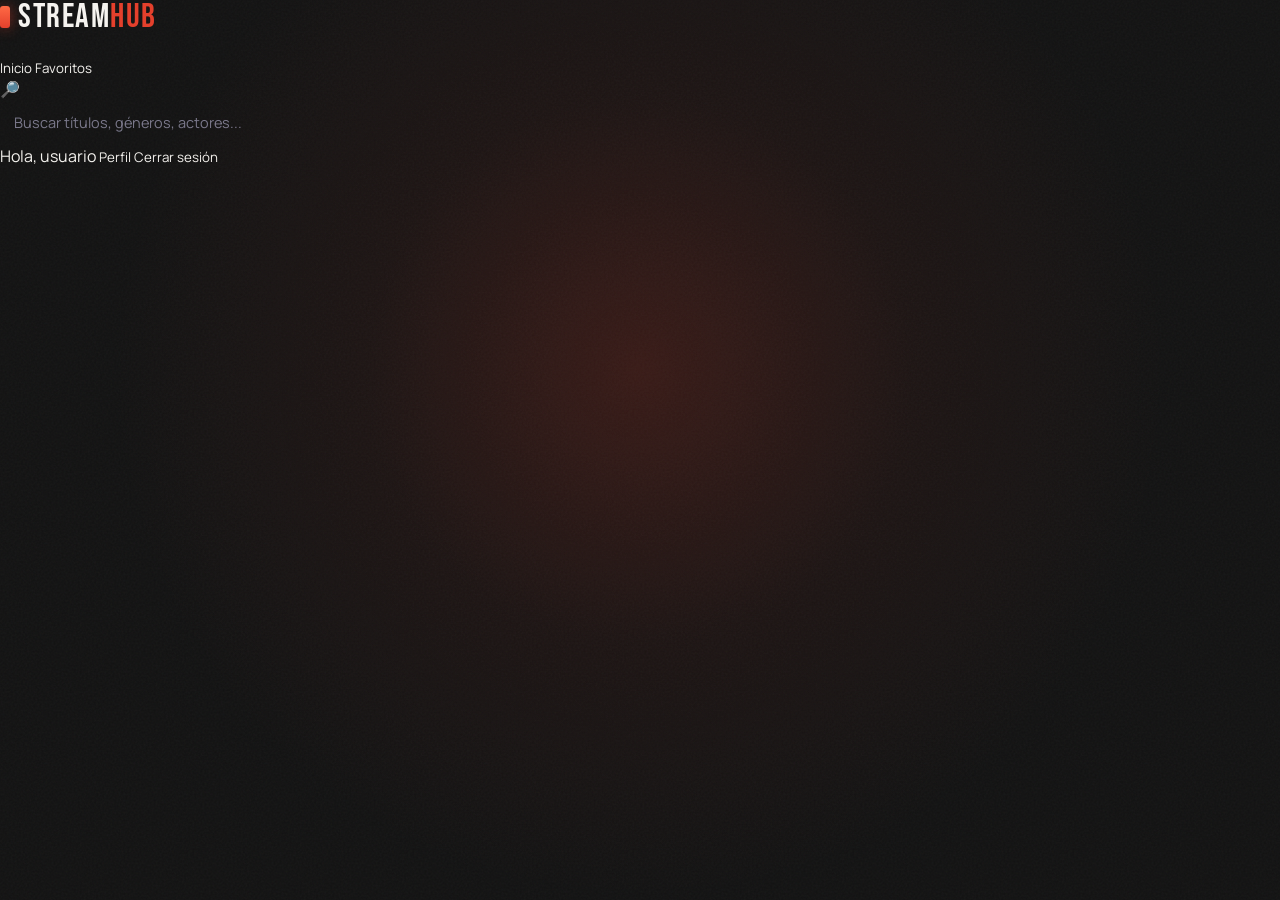
==== frontend/pages/home.html @ b6c1da29 "Agregar estructura inicial de la página de inicio con navegación y catálogo" ====
<!doctype html>
<html lang="es">
<head>
<meta charset="utf-8">
<meta name="viewport" content="width=device-width,initial-scale=1">
<title>StreamHub — Home</title>
<link rel="preconnect" href="https://fonts.googleapis.com">
<link rel="preconnect" href="https://fonts.gstatic.com" crossorigin>
<link href="https://fonts.googleapis.com/css2?family=Bebas+Neue&family=Manrope:wght@400;500;600;700;800&display=swap" rel="stylesheet">
<link rel="stylesheet" href="../css/styles.css">
</head>
<body class="home-body">

<div class="scene" aria-hidden="true">
    <div class="scene__glow"></div>
    <div class="scene__beam"></div>
    <div class="scene__grain"></div>
</div>

<header class="home-header glass-panel" id="site-header">
    <div class="home-header__left">
    <a href="home.html" class="brand">
        <span class="brand__mark" aria-hidden="true"></span>
        <span class="brand__logo">Stream<span class="brand__accent">Hub</span></span>
    </a>
    <nav class="home-nav" aria-label="principal">
        <button class="btn-home-nav is-active" id="btn-home" type="button">Inicio</button>
        <button class="btn-home-nav" id="btn-favs" type="button">Favoritos</button>
    </nav>
    </div>

    <div class="home-header__center">
    <label class="home-search" for="search">
        <span class="home-search__icon" aria-hidden="true">🔎</span>
        <input id="search" class="field-input" type="search" placeholder="Buscar títulos, géneros, actores..." aria-label="Buscar">
    </label>
    </div>

    <div class="home-header__right">
    <span class="home-user-pill" id="user-pill">Hola, usuario</span>
    <button class="btn-home-nav btn-home-nav--ghost" id="btn-profile" type="button">Perfil</button>
    <button class="btn-home-nav btn-home-nav--ghost" id="btn-logout" type="button">Cerrar sesión</button>
    </div>
</header>

<main id="main" class="home-main">
    <section id="hero" class="home-hero" aria-label="Destacado"></section>
    <section id="rows" class="home-rows"></section>
</main>

<script src="../js/api.js"></script>
<script src="../js/home.js"></script>
</body>
</html>
---- frontend/css/styles.css ----
/* ==========================================================================
StreamFlix · styles.css
Paleta:
    --bg-void      #0A0A0F  (fondo base, casi negro con tinte azulado)
    --bg-plum      #1C1130  (ciruela profundo, para el degradado)
    --ember        #E4402C  (rojo ámbar, acento principal)
    --ember-hi     #FF6A45  (rojo ámbar claro, hover)
    --ink-100      #F5F3EF  (texto principal)
    --ink-400      #ABA9B8  (texto secundario)
    --line         rgba(255,255,255,0.08) (bordes sutiles)
Tipografía:
    Bebas Neue  -> logotipo / display
    Manrope     -> interfaz / cuerpo
========================================================================== */

:root {
--bg-void: #0a0a0f;
--bg-plum: #1c1130;
--bg-card: rgba(22, 20, 30, 0.72);
--ember: #e4402c;
--ember-hi: #ff6a45;
--ink-100: #f5f3ef;
--ink-300: #cfcdd8;
--ink-400: #aba9b8;
--ink-500: #79778a;
--line: rgba(255, 255, 255, 0.09);
--line-strong: rgba(255, 255, 255, 0.18);
--danger: #ff8577;
--radius-lg: 20px;
--radius-md: 12px;
--radius-sm: 8px;
--shadow-card: 0 30px 60px -20px rgba(0, 0, 0, 0.65), 0 0 0 1px var(--line);
--ease: cubic-bezier(0.22, 1, 0.36, 1);
}

* {
margin: 0;
padding: 0;
box-sizing: border-box;
}

html {
color-scheme: dark;
}

body {
font-family: "Manrope", "Segoe UI", sans-serif;
color: var(--ink-100);
min-height: 100vh;
overflow-x: hidden;
}

a {
color: inherit;
text-decoration: none;
}

button {
font-family: inherit;
cursor: pointer;
border: none;
background: none;
color: inherit;
}

/* ==========================================================================
Escenario de fondo — degradado + resplandor de proyector + grano
========================================================================== */

.auth-body {
position: relative;
display: flex;
align-items: center;
justify-content: center;
padding: 32px 20px;
background: linear-gradient(160deg, var(--bg-plum) 0%, var(--bg-void) 46%, #050507 100%);
}

.scene {
position: fixed;
inset: 0;
z-index: 0;
overflow: hidden;
pointer-events: none;
}

.scene__glow {
position: absolute;
top: -20%;
left: 50%;
width: 1100px;
height: 1100px;
transform: translateX(-50%);
background: radial-gradient(circle, rgba(228, 64, 44, 0.18) 0%, rgba(228, 64, 44, 0.05) 35%, transparent 68%);
animation: pulseGlow 9s ease-in-out infinite;
}

.scene__beam {
position: absolute;
top: -10%;
left: 50%;
width: 620px;
height: 900px;
transform: translateX(-50%) rotate(0deg);
background: conic-gradient(from 180deg at 50% 0%, transparent 40%, rgba(255, 255, 255, 0.05) 48%, transparent 56%);
filter: blur(6px);
animation: sweepBeam 14s ease-in-out infinite;
}

.scene__grain {
position: absolute;
inset: -100px;
opacity: 0.045;
mix-blend-mode: overlay;
background-image: url("data:image/svg+xml;utf8,<svg xmlns='http://www.w3.org/2000/svg' width='120' height='120'><filter id='n'><feTurbulence type='fractalNoise' baseFrequency='0.9' numOctaves='2' stitchTiles='stitch'/></filter><rect width='100%25' height='100%25' filter='url(%23n)'/></svg>");
background-size: 220px 220px;
}

@keyframes pulseGlow {
0%, 100% { opacity: 0.75; transform: translateX(-50%) scale(1); }
50% { opacity: 1; transform: translateX(-50%) scale(1.08); }
}

@keyframes sweepBeam {
0%, 100% { transform: translateX(-54%) rotate(-3deg); }
50% { transform: translateX(-46%) rotate(3deg); }
}

/* ==========================================================================
Tarjeta de acceso
========================================================================== */

.auth-wrapper {
position: relative;
z-index: 1;
width: 100%;
display: flex;
justify-content: center;
}

.auth-card {
width: 100%;
max-width: 420px;
padding: 44px 40px 36px;
border-radius: var(--radius-lg);
background: var(--bg-card);
backdrop-filter: blur(18px);
-webkit-backdrop-filter: blur(18px);
box-shadow: var(--shadow-card);
display: flex;
flex-direction: column;
align-items: center;
text-align: center;
animation: cardRise 0.7s var(--ease) both;
}

@keyframes cardRise {
from { opacity: 0; transform: translateY(28px) scale(0.98); }
to   { opacity: 1; transform: translateY(0) scale(1); }
}

/* Logo */

.brand {
display: inline-flex;
align-items: center;
gap: 8px;
margin-bottom: 22px;
animation: fadeIn 0.6s var(--ease) 0.05s both;
}

.brand__mark {
width: 10px;
height: 22px;
border-radius: 3px;
background: linear-gradient(180deg, var(--ember-hi), var(--ember));
box-shadow: 0 0 14px rgba(228, 64, 44, 0.55);
}

.brand__logo {
font-family: "Bebas Neue", "Manrope", sans-serif;
font-size: 34px;
letter-spacing: 1.5px;
color: var(--ink-100);
line-height: 1;
}

.brand__accent {
color: var(--ember);
}

.auth-card__title {
font-size: 24px;
font-weight: 800;
letter-spacing: 0.2px;
margin-bottom: 6px;
animation: fadeIn 0.6s var(--ease) 0.12s both;
}

.auth-card__subtitle {
font-size: 14px;
color: var(--ink-400);
margin-bottom: 28px;
animation: fadeIn 0.6s var(--ease) 0.18s both;
}

@keyframes fadeIn {
from { opacity: 0; transform: translateY(8px); }
to   { opacity: 1; transform: translateY(0); }
}

/* ==========================================================================
Formulario
========================================================================== */

.auth-form {
width: 100%;
display: flex;
flex-direction: column;
gap: 18px;
}

.field-group {
width: 100%;
text-align: left;
animation: fadeIn 0.6s var(--ease) both;
}

.field-group[data-field="email"] { animation-delay: 0.22s; }
.field-group[data-field="password"] { animation-delay: 0.28s; }

.field-label {
display: block;
font-size: 12.5px;
font-weight: 600;
color: var(--ink-300);
text-transform: uppercase;
letter-spacing: 0.6px;
margin-bottom: 8px;
}

.input-wrap {
position: relative;
display: flex;
align-items: center;
border: 1px solid var(--line);
border-radius: var(--radius-md);
background: rgba(255, 255, 255, 0.03);
transition: border-color 0.25s var(--ease), box-shadow 0.25s var(--ease), background 0.25s var(--ease);
}

.input-wrap:focus-within {
border-color: var(--ember);
background: rgba(255, 255, 255, 0.045);
box-shadow: 0 0 0 3px rgba(228, 64, 44, 0.16);
}

.input-icon {
display: grid;
place-items: center;
width: 22px;
height: 22px;
margin-left: 14px;
color: var(--ink-500);
flex-shrink: 0;
transition: color 0.25s var(--ease);
}

.input-wrap:focus-within .input-icon {
color: var(--ember-hi);
}

.input-icon svg {
width: 100%;
height: 100%;
}

.field-input {
width: 100%;
padding: 13px 14px;
background: transparent;
border: none;
outline: none;
color: var(--ink-100);
font-size: 14.5px;
font-family: inherit;
}

.field-input::placeholder {
color: var(--ink-500);
}

.field-group.has-error .input-wrap {
border-color: var(--danger);
box-shadow: 0 0 0 3px rgba(255, 133, 119, 0.14);
}

.field-error {
display: block;
min-height: 16px;
margin-top: 6px;
font-size: 12.5px;
color: var(--danger);
opacity: 0;
transform: translateY(-4px);
transition: opacity 0.2s var(--ease), transform 0.2s var(--ease);
}

.field-group.has-error .field-error {
opacity: 1;
transform: translateY(0);
}

/* Botón mostrar/ocultar contraseña */

.toggle-password {
display: grid;
place-items: center;
width: 40px;
height: 40px;
margin-right: 4px;
color: var(--ink-500);
border-radius: var(--radius-sm);
flex-shrink: 0;
transition: color 0.2s var(--ease), background 0.2s var(--ease);
}

.toggle-password:hover {
color: var(--ink-100);
background: rgba(255, 255, 255, 0.06);
}

.toggle-password svg {
width: 20px;
height: 20px;
}

.toggle-password .icon-eye-off {
display: none;
}

.toggle-password[aria-pressed="true"] .icon-eye {
display: none;
}

.toggle-password[aria-pressed="true"] .icon-eye-off {
display: block;
}

/* Fila: recordarme + olvidaste tu contraseña */

.auth-form__row {
display: flex;
align-items: center;
justify-content: space-between;
gap: 12px;
animation: fadeIn 0.6s var(--ease) 0.32s both;
}

.checkbox {
display: inline-flex;
align-items: center;
gap: 8px;
font-size: 13px;
color: var(--ink-400);
cursor: pointer;
user-select: none;
}

.checkbox input {
position: absolute;
opacity: 0;
width: 0;
height: 0;
}

.checkbox__box {
width: 16px;
height: 16px;
border-radius: 4px;
border: 1px solid var(--line-strong);
background: rgba(255, 255, 255, 0.03);
display: inline-block;
position: relative;
transition: background 0.2s var(--ease), border-color 0.2s var(--ease);
}

.checkbox__box::after {
content: "";
position: absolute;
left: 4px;
top: 1px;
width: 5px;
height: 9px;
border: solid #fff;
border-width: 0 2px 2px 0;
transform: rotate(45deg) scale(0);
transition: transform 0.15s var(--ease);
}

.checkbox input:checked + .checkbox__box {
background: var(--ember);
border-color: var(--ember);
}

.checkbox input:checked + .checkbox__box::after {
transform: rotate(45deg) scale(1);
}

.link-muted {
font-size: 13px;
color: var(--ink-400);
transition: color 0.2s var(--ease);
}

.link-muted:hover {
color: var(--ink-100);
text-decoration: underline;
text-underline-offset: 3px;
}

/* Botón principal */

.btn-primary {
position: relative;
width: 100%;
padding: 14px 18px;
margin-top: 4px;
border-radius: var(--radius-md);
background: linear-gradient(135deg, var(--ember-hi), var(--ember));
color: #fff;
font-size: 15px;
font-weight: 700;
letter-spacing: 0.3px;
overflow: hidden;
box-shadow: 0 12px 24px -8px rgba(228, 64, 44, 0.55);
transition: transform 0.2s var(--ease), box-shadow 0.2s var(--ease), filter 0.2s var(--ease);
animation: fadeIn 0.6s var(--ease) 0.38s both;
}

.btn-primary:hover {
transform: translateY(-2px);
box-shadow: 0 16px 30px -8px rgba(228, 64, 44, 0.65);
filter: brightness(1.05);
}

.btn-primary:active {
transform: translateY(0);
filter: brightness(0.97);
}

.btn-primary:disabled {
opacity: 0.65;
cursor: not-allowed;
transform: none;
}

.btn-primary.is-loading span {
visibility: hidden;
}

.btn-primary.is-loading::after {
content: "";
position: absolute;
top: 50%;
left: 50%;
width: 18px;
height: 18px;
margin: -9px 0 0 -9px;
border: 2px solid rgba(255, 255, 255, 0.4);
border-top-color: #fff;
border-radius: 50%;
animation: spin 0.7s linear infinite;
}

@keyframes spin {
to { transform: rotate(360deg); }
}

/* Pie de tarjeta */

.auth-card__footer {
margin-top: 24px;
font-size: 13.5px;
color: var(--ink-400);
animation: fadeIn 0.6s var(--ease) 0.44s both;
}

.link-accent {
color: var(--ember-hi);
font-weight: 700;
position: relative;
}

.link-accent::after {
content: "";
position: absolute;
left: 0;
bottom: -2px;
width: 100%;
height: 1px;
background: var(--ember-hi);
transform: scaleX(0);
transform-origin: right;
transition: transform 0.25s var(--ease);
}

.link-accent:hover::after {
transform: scaleX(1);
transform-origin: left;
}

/* ==========================================================================
Responsive
========================================================================== */

@media (max-width: 480px) {
.auth-card {
    padding: 34px 24px 28px;
    border-radius: var(--radius-md);
}

.brand__logo {
    font-size: 28px;
}

.auth-card__title {
    font-size: 21px;
}

.scene__glow {
    width: 700px;
    height: 700px;
}
}

@media (max-width: 340px) {
.auth-form__row {
    flex-direction: column;
    align-items: flex-start;
    gap: 10px;
}
}

/* Respeto por preferencias de movimiento reducido */

@media (prefers-reduced-motion: reduce) {
*,
*::before,
*::after {
    animation-duration: 0.001ms !important;
    animation-iteration-count: 1 !important;
    transition-duration: 0.001ms !important;
}
}

/* Foco visible para accesibilidad con teclado */

a:focus-visible,
button:focus-visible,
input:focus-visible,
select:focus-visible {
outline: 2px solid var(--ember-hi);
outline-offset: 2px;
border-radius: var(--radius-sm);
}

/* ==========================================================================
Registro — clases nuevas exclusivas de esta página
(reutiliza .auth-card, .field-group, .input-wrap, .field-input,
.field-error, .toggle-password, .checkbox, .btn-primary, etc.)
========================================================================== */

/* Selector de región: mismo contenedor .input-wrap que los demás campos,
solo se le quita la apariencia nativa y se agrega una flecha propia. */

.field-select {
appearance: none;
-webkit-appearance: none;
-moz-appearance: none;
padding-right: 40px;
cursor: pointer;
}

.field-select:invalid {
color: var(--ink-500);
}

.field-select option {
background-color: #16141e;
color: var(--ink-100);
}

.select-chevron {
display: grid;
place-items: center;
width: 36px;
height: 40px;
margin-right: 6px;
color: var(--ink-500);
pointer-events: none;
flex-shrink: 0;
transition: color 0.25s var(--ease), transform 0.25s var(--ease);
}

.select-chevron svg {
width: 16px;
height: 16px;
}

.input-wrap:focus-within .select-chevron {
color: var(--ember-hi);
transform: translateY(1px);
}

/* Fila del checkbox de términos y condiciones: reutiliza .checkbox,
pero ocupa una fila propia (sin elemento a la derecha). */

.terms-group .checkbox {
align-items: flex-start;
}

.terms-group .checkbox__box {
margin-top: 2px;
}

.terms-group .checkbox__label {
line-height: 1.45;
}

.terms-group .link-muted {
font-weight: 600;
color: var(--ink-300);
}

.terms-group .link-muted:hover {
color: var(--ember-hi);
}

/* Estado de éxito del botón principal, al terminar el registro */

.btn-primary.is-success {
background: linear-gradient(135deg, #3ddc84, #22b96a);
box-shadow: 0 12px 24px -8px rgba(34, 185, 106, 0.55);
}

.btn-primary.is-success:hover {
transform: none;
filter: none;
box-shadow: 0 12px 24px -8px rgba(34, 185, 106, 0.55);
}

.btn-primary .btn-icon {
display: inline-flex;
vertical-align: -3px;
margin-right: 6px;
width: 16px;
height: 16px;
}

/* Banner de confirmación que aparece sobre el formulario tras el éxito */

.form-success {
display: none;
align-items: center;
gap: 10px;
width: 100%;
margin-bottom: 18px;
padding: 12px 14px;
border-radius: var(--radius-sm);
background: rgba(61, 220, 132, 0.1);
border: 1px solid rgba(61, 220, 132, 0.35);
color: #6ee6a4;
font-size: 13.5px;
font-weight: 600;
text-align: left;
animation: fadeIn 0.4s var(--ease) both;
}

.form-success.is-visible {
display: flex;
}

.form-success svg {
width: 18px;
height: 18px;
flex-shrink: 0;
}
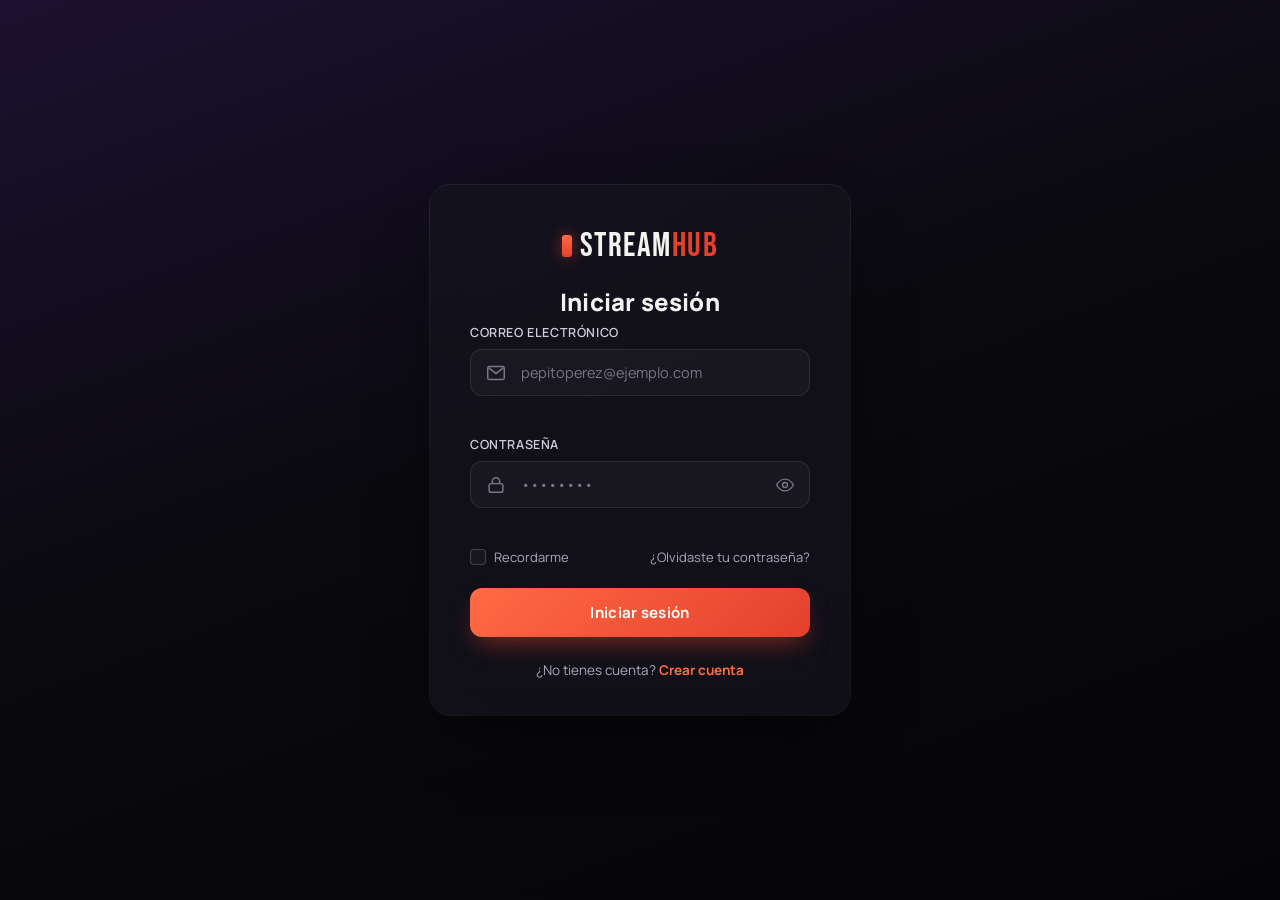
==== commit 56b63037: "Actualizar nombres de marca en las páginas de inicio y registro a "StreamHub"" ====
--- a/frontend/pages/home.html
+++ b/frontend/pages/home.html
@@ -31,7 +31,7 @@
 
     <div class="home-header__center">
     <label class="home-search" for="search">
-        <span class="home-search__icon" aria-hidden="true">🔎</span>
+        <span class="home-search__icon" aria-hidden="true"></span>
         <input id="search" class="field-input" type="search" placeholder="Buscar títulos, géneros, actores..." aria-label="Buscar">
     </label>
     </div>
--- a/frontend/css/styles.css
+++ b/frontend/css/styles.css
@@ -31,6 +31,9 @@
 --radius-sm: 8px;
 --shadow-card: 0 30px 60px -20px rgba(0, 0, 0, 0.65), 0 0 0 1px var(--line);
 --ease: cubic-bezier(0.22, 1, 0.36, 1);
+--glass: rgba(255, 255, 255, 0.04);
+--glass-strong: rgba(255, 255, 255, 0.06);
+--transition-base: 0.2s var(--ease);
 }
 
 * {
@@ -61,6 +64,13 @@
 border: none;
 background: none;
 color: inherit;
+}
+
+.glass-panel {
+border: 1px solid var(--line);
+backdrop-filter: blur(18px);
+-webkit-backdrop-filter: blur(18px);
+box-shadow: var(--shadow-card);
 }
 
 /* ==========================================================================
@@ -685,4 +695,558 @@
 width: 18px;
 height: 18px;
 flex-shrink: 0;
+}
+
+/* ==========================================================================
+Home — interfaz de streaming
+========================================================================== */
+
+.home-body {
+position: relative;
+min-height: 100vh;
+background: linear-gradient(140deg, var(--bg-plum) 0%, var(--bg-void) 45%, #050507 100%);
+color: var(--ink-100);
+}
+
+.home-header,
+.home-row {
+border-radius: 24px;
+background: rgba(10, 10, 15, 0.72);
+}
+
+.home-header {
+position: sticky;
+top: 18px;
+z-index: 3;
+display: flex;
+align-items: center;
+justify-content: space-between;
+gap: 16px;
+width: min(1320px, calc(100% - 32px));
+margin: 18px auto 0;
+padding: 14px 18px;
+border-radius: 999px;
+}
+
+.home-header__left,
+.home-header__right {
+display: flex;
+align-items: center;
+gap: 10px;
+flex-wrap: wrap;
+}
+
+.home-header__center {flex: 1; display: flex; justify-content: center;}
+.home-nav, .home-hero__actions {display: flex; align-items: center; gap: 8px; flex-wrap: wrap;}
+
+.btn-home-nav {
+padding: 8px 12px;
+border-radius: 999px;
+font-size: 0.95rem;
+font-weight: 700;
+background: var(--glass-strong);
+transition: background var(--transition-base), transform var(--transition-base);
+}
+
+.btn-home-nav:hover {transform: translateY(-1px); background: rgba(228, 64, 44, 0.18);}
+.btn-home-nav.is-active {background: linear-gradient(135deg, var(--ember-hi), var(--ember)); box-shadow: 0 10px 24px -10px rgba(228, 64, 44, 0.6);} 
+.btn-home-nav--ghost {background: var(--glass);}
+
+.home-search {
+width: min(680px, 100%);
+display: flex;
+align-items: center;
+gap: 8px;
+padding: 0 14px;
+border-radius: 999px;
+border: 1px solid var(--line);
+background: var(--glass);
+}
+
+.home-search .field-input {padding: 12px 0; font-size: 0.95rem;}
+.home-search__icon {font-size: 1rem; color: var(--ink-400);} 
+.home-user-pill {padding: 8px 12px; border-radius: 999px; background: var(--glass); color: var(--ink-300); font-size: 0.94rem; font-weight: 600;}
+
+.home-main {position: relative; z-index: 1; width: min(1320px, calc(100% - 32px)); margin: 28px auto 60px; padding: 10px 0 0;}
+.home-hero {margin-bottom: 24px;}
+.home-hero__panel {
+position: relative;
+display: flex;
+align-items: flex-end;
+min-height: 320px;
+padding: 24px;
+border-radius: 28px;
+overflow: hidden;
+}
+
+.home-hero__panel::after {content: ""; position: absolute; inset: 0; background: linear-gradient(90deg, rgba(2, 6, 23, 0.95) 0%, rgba(2, 6, 23, 0.4) 55%, transparent 100%); pointer-events: none;}
+.home-hero__panel > div {position: relative; z-index: 1; max-width: 540px;}
+.home-hero__eyebrow {margin-bottom: 8px; font-size: 0.8rem; font-weight: 700; letter-spacing: 0.24em; text-transform: uppercase; color: rgba(255, 255, 255, 0.8);} 
+.home-hero h2 {margin-bottom: 10px; font-size: clamp(1.9rem, 3vw, 2.6rem); font-family: "Bebas Neue", "Manrope", sans-serif; letter-spacing: 0.02em;}
+.home-hero p {line-height: 1.65; color: rgba(255, 255, 255, 0.86);} 
+.home-hero__button {padding: 10px 14px; border-radius: 999px; font-weight: 700; background: #fff; color: #111827;}
+.home-hero__button--ghost {background: rgba(255, 255, 255, 0.16); color: #fff; backdrop-filter: blur(8px);} 
+
+.home-rows {display: flex; flex-direction: column; gap: 24px;}
+.home-row {padding: 18px; background: rgba(11, 13, 25, 0.58);} 
+.home-row__head {display: flex; align-items: center; justify-content: space-between; margin-bottom: 14px;}
+.home-row__head h2 {font-size: 1.2rem; font-weight: 800;}
+.home-row__head a {font-size: 0.95rem; color: var(--ember-hi); font-weight: 700;}
+.home-grid {display: grid; grid-template-columns: repeat(auto-fit, minmax(220px, 1fr)); gap: 16px;}
+.home-card {overflow: hidden; border-radius: 18px; background: rgba(255, 255, 255, 0.05); border: 1px solid var(--line); transition: transform var(--transition-base), border-color var(--transition-base);} 
+.home-card:hover {transform: translateY(-3px); border-color: rgba(255, 255, 255, 0.2);} 
+.home-card__poster {position: relative; min-height: 150px; padding: 14px;}
+.home-card__badge {display: inline-block; padding: 6px 10px; border-radius: 999px; font-size: 0.78rem; font-weight: 700; background: rgba(5, 5, 7, 0.45); backdrop-filter: blur(8px);} 
+.home-card__content {padding: 14px; display: flex; flex-direction: column; gap: 8px;}
+.home-card__meta,
+.home-card__footer {display: flex; align-items: center; justify-content: space-between; gap: 8px; font-size: 0.8rem; color: var(--ink-400); text-transform: uppercase; letter-spacing: 0.08em;}
+.home-card h3 {font-size: 1rem; font-weight: 800;}
+.home-card p {font-size: 0.9rem; line-height: 1.5; color: var(--ink-300);} 
+.home-empty {padding: 20px 0; color: var(--ink-400); font-size: 1rem;}
+
+@media (max-width: 900px) {
+.home-header {flex-wrap: wrap; border-radius: 24px; padding: 14px;}
+.home-header__center {order: 3; width: 100%;}
+}
+
+@media (max-width: 640px) {
+.home-header {width: calc(100% - 24px); margin-top: 12px;}
+.home-main {width: calc(100% - 24px);} 
+.home-hero__panel {min-height: 260px; padding: 20px;}
+.home-row {padding: 14px;}
+}
+
+/* ==========================================================================
+Favoritos — biblioteca personal
+========================================================================== */
+
+.favorites-body {
+position: relative;
+min-height: 100vh;
+background: linear-gradient(140deg, var(--bg-plum) 0%, var(--bg-void) 45%, #050507 100%);
+color: var(--ink-100);
+}
+
+.favorites-header {
+display: flex;
+align-items: center;
+justify-content: space-between;
+gap: 12px;
+width: min(1320px, calc(100% - 32px));
+margin: 18px auto 0;
+padding: 14px 18px;
+border-radius: 999px;
+}
+
+.favorites-header__brand {margin-bottom: 0;}
+.favorites-header__actions {display: flex; gap: 10px; flex-wrap: wrap;}
+
+.favorites-shell {
+position: relative;
+z-index: 1;
+width: min(1320px, calc(100% - 32px));
+margin: 24px auto 40px;
+display: flex;
+flex-direction: column;
+gap: 18px;
+}
+
+.favorites-hero {
+padding: 24px;
+border-radius: 28px;
+background: linear-gradient(135deg, rgba(228, 64, 44, 0.2), rgba(255, 255, 255, 0.04));
+}
+
+.favorites-eyebrow {
+font-size: 0.8rem;
+font-weight: 700;
+letter-spacing: 0.24em;
+text-transform: uppercase;
+color: var(--ember-hi);
+margin-bottom: 8px;
+}
+
+.favorites-hero h1 {
+font-size: clamp(1.8rem, 3vw, 2.4rem);
+font-family: "Bebas Neue", "Manrope", sans-serif;
+margin-bottom: 8px;
+}
+
+.favorites-hero p {
+max-width: 660px;
+line-height: 1.7;
+color: var(--ink-300);
+}
+
+.favorites-grid {
+display: grid;
+grid-template-columns: repeat(auto-fit, minmax(280px, 1fr));
+gap: 16px;
+}
+
+.favorite-card {
+overflow: hidden;
+border-radius: 22px;
+background: rgba(10, 10, 15, 0.72);
+}
+
+.favorite-card__poster {
+min-height: 160px;
+}
+
+.favorite-card__content {
+padding: 16px;
+display: flex;
+flex-direction: column;
+gap: 12px;
+}
+
+.favorite-card__top {
+display: flex;
+align-items: start;
+justify-content: space-between;
+gap: 10px;
+}
+
+.favorite-card__genre {
+font-size: 0.75rem;
+font-weight: 700;
+letter-spacing: 0.2em;
+text-transform: uppercase;
+color: var(--ember-hi);
+margin-bottom: 6px;
+}
+
+.favorite-card h2 {
+font-size: 1.1rem;
+font-weight: 800;
+}
+
+.favorite-card__year {
+padding: 6px 10px;
+border-radius: 999px;
+background: rgba(255,255,255,0.08);
+font-size: 0.8rem;
+font-weight: 700;
+white-space: nowrap;
+}
+
+.favorite-card__description {
+font-size: 0.95rem;
+line-height: 1.6;
+color: var(--ink-300);
+}
+
+.favorite-card__footer {
+display: flex;
+align-items: center;
+justify-content: space-between;
+gap: 10px;
+font-size: 0.9rem;
+color: var(--ink-400);
+}
+
+.favorites-empty {
+padding: 20px;
+text-align: center;
+color: var(--ink-400);
+background: rgba(255,255,255,0.04);
+border: 1px solid var(--line);
+border-radius: 20px;
+}
+
+@media (max-width: 640px) {
+.favorites-header {width: calc(100% - 24px); border-radius: 24px;}
+.favorites-shell {width: calc(100% - 24px);}
+.favorites-hero {padding: 20px;}
+}
+
+/* ==========================================================================
+Player — vista de reproducción
+========================================================================== */
+
+.player-body {
+position: relative;
+min-height: 100vh;
+background: linear-gradient(140deg, var(--bg-plum) 0%, var(--bg-void) 45%, #050507 100%);
+color: var(--ink-100);
+}
+
+.player-header {
+display: flex;
+align-items: center;
+justify-content: space-between;
+gap: 12px;
+width: min(1320px, calc(100% - 32px));
+margin: 18px auto 0;
+padding: 14px 18px;
+border-radius: 999px;
+}
+
+.player-header__brand {margin-bottom: 0;}
+.player-header__actions {display: flex; align-items: center; gap: 10px; flex-wrap: wrap;}
+
+.player-shell {
+position: relative;
+z-index: 1;
+width: min(1320px, calc(100% - 32px));
+margin: 24px auto 40px;
+display: grid;
+grid-template-columns: 1.6fr 0.8fr;
+gap: 20px;
+align-items: start;
+}
+
+.player-stage {display: flex; flex-direction: column; gap: 16px;}
+.player-screen {
+position: relative;
+overflow: hidden;
+border-radius: 28px;
+padding: 0;
+background: #000;
+}
+
+.player-video {
+width: 100%;
+height: min(70vh, 520px);
+object-fit: cover;
+display: block;
+background: #000;
+}
+
+.player-screen__overlay {
+position: absolute;
+inset: 0;
+pointer-events: none;
+display: flex;
+align-items: flex-start;
+justify-content: space-between;
+padding: 18px;
+background: linear-gradient(180deg, rgba(0,0,0,0.4), transparent 60%, rgba(0,0,0,0.25));
+}
+
+.player-pill, .player-chip {
+display: inline-flex;
+align-items: center;
+justify-content: center;
+padding: 7px 10px;
+border-radius: 999px;
+font-size: 0.8rem;
+font-weight: 700;
+background: rgba(255,255,255,0.18);
+backdrop-filter: blur(8px);
+}
+
+.player-play {
+pointer-events: auto;
+padding: 10px 14px;
+border-radius: 999px;
+font-weight: 700;
+background: #fff;
+color: #111827;
+}
+
+.player-meta, .player-card {
+padding: 20px;
+border-radius: 24px;
+background: rgba(10, 10, 15, 0.72);
+}
+
+.player-meta__top {display: flex; justify-content: space-between; gap: 12px; align-items: start;}
+.player-eyebrow {font-size: 0.8rem; letter-spacing: 0.2em; text-transform: uppercase; color: var(--ember-hi); font-weight: 700; margin-bottom: 6px;}
+.player-meta h1 {font-size: clamp(1.5rem, 2.2vw, 2.1rem); font-family: "Bebas Neue", "Manrope", sans-serif;}
+.player-meta__chips {display: flex; gap: 8px; flex-wrap: wrap;}
+.player-description {margin-top: 12px; line-height: 1.7; color: var(--ink-300);}
+.player-actions {display: flex; gap: 10px; flex-wrap: wrap; margin-top: 16px;}
+.player-inline-btn {width: auto; margin-top: 0;}
+
+.player-sidebar {display: flex; flex-direction: column; gap: 16px;}
+.player-card h2 {font-size: 1.05rem; margin-bottom: 12px;}
+.player-info-list {display: flex; flex-direction: column; gap: 10px;}
+.player-info-item {display: flex; justify-content: space-between; gap: 8px; color: var(--ink-300); font-size: 0.95rem;}
+.player-info-item span {color: var(--ink-400);} 
+.player-list {display: flex; flex-direction: column; gap: 10px; list-style: none; padding: 0; margin: 0; color: var(--ink-300);} 
+.player-list li {display: flex; align-items: center; gap: 10px; padding: 10px 0; border-bottom: 1px solid var(--line);} 
+.player-list li:last-child {border-bottom: none;}
+.player-list span {display: inline-grid; place-items: center; width: 32px; height: 32px; border-radius: 50%; background: rgba(255,255,255,0.08); font-weight: 700; color: var(--ink-100);} 
+
+@media (max-width: 960px) {
+.player-shell {grid-template-columns: 1fr;}
+.player-sidebar {flex-direction: row; flex-wrap: wrap;}
+.player-card {flex: 1 1 240px;}
+}
+
+@media (max-width: 640px) {
+.player-header {width: calc(100% - 24px); border-radius: 24px;}
+.player-shell {width: calc(100% - 24px);} 
+.player-video {height: 320px;}
+.player-meta__top {flex-direction: column;}
+}
+
+/* ==========================================================================
+Perfil — cuenta de usuario
+========================================================================== */
+
+.profile-body {
+position: relative;
+min-height: 100vh;
+background: linear-gradient(140deg, var(--bg-plum) 0%, var(--bg-void) 45%, #050507 100%);
+color: var(--ink-100);
+}
+
+.profile-header {
+display: flex;
+align-items: center;
+justify-content: space-between;
+gap: 12px;
+width: min(1320px, calc(100% - 32px));
+margin: 18px auto 0;
+padding: 14px 18px;
+border-radius: 999px;
+}
+
+.profile-header__brand {margin-bottom: 0;}
+.profile-header__actions {display: flex; gap: 10px; flex-wrap: wrap;}
+
+.profile-shell {
+position: relative;
+z-index: 1;
+width: min(1320px, calc(100% - 32px));
+margin: 24px auto 40px;
+display: grid;
+grid-template-columns: 1.1fr 0.9fr;
+gap: 20px;
+align-items: start;
+}
+
+.profile-card, .profile-panel {
+padding: 24px;
+border-radius: 24px;
+background: rgba(10, 10, 15, 0.72);
+}
+
+.profile-card__hero {
+display: flex;
+align-items: center;
+gap: 16px;
+margin-bottom: 20px;
+}
+
+.profile-avatar {
+display: grid;
+place-items: center;
+width: 72px;
+height: 72px;
+border-radius: 50%;
+background: linear-gradient(135deg, var(--ember-hi), var(--ember));
+font-size: 1.4rem;
+font-weight: 800;
+color: white;
+box-shadow: 0 12px 24px -10px rgba(228, 64, 44, 0.55);
+}
+
+.profile-eyebrow {
+font-size: 0.8rem;
+font-weight: 700;
+letter-spacing: 0.24em;
+text-transform: uppercase;
+color: var(--ember-hi);
+margin-bottom: 6px;
+}
+
+.profile-card h1 {
+font-size: clamp(1.6rem, 2.5vw, 2.2rem);
+font-family: "Bebas Neue", "Manrope", sans-serif;
+margin-bottom: 6px;
+}
+
+.profile-subtitle {
+color: var(--ink-400);
+}
+
+.profile-stats {
+display: grid;
+grid-template-columns: repeat(3, minmax(0, 1fr));
+gap: 12px;
+}
+
+.profile-stat {
+padding: 14px;
+border-radius: 16px;
+background: rgba(255,255,255,0.05);
+border: 1px solid var(--line);
+}
+
+.profile-stat strong {
+display: block;
+margin-bottom: 4px;
+font-size: 1rem;
+}
+
+.profile-stat span {
+font-size: 0.85rem;
+color: var(--ink-400);
+}
+
+.profile-details {
+display: flex;
+flex-direction: column;
+gap: 16px;
+}
+
+.profile-panel h2 {
+font-size: 1.05rem;
+margin-bottom: 14px;
+}
+
+.profile-info-list {
+display: flex;
+flex-direction: column;
+gap: 12px;
+}
+
+.profile-info-item {
+display: flex;
+align-items: center;
+justify-content: space-between;
+gap: 10px;
+padding-bottom: 10px;
+border-bottom: 1px solid var(--line);
+color: var(--ink-300);
+}
+
+.profile-info-item:last-child {
+border-bottom: none;
+padding-bottom: 0;
+}
+
+.profile-info-item span {color: var(--ink-400);}
+
+.profile-tags {
+display: flex;
+flex-wrap: wrap;
+gap: 10px;
+margin-bottom: 16px;
+}
+
+.profile-tag {
+padding: 8px 12px;
+border-radius: 999px;
+background: rgba(255,255,255,0.06);
+color: var(--ink-300);
+font-size: 0.9rem;
+}
+
+.profile-btn {width: auto; margin-top: 0;}
+
+@media (max-width: 900px) {
+.profile-shell {grid-template-columns: 1fr;}
+}
+
+@media (max-width: 640px) {
+.profile-header {width: calc(100% - 24px); border-radius: 24px;}
+.profile-shell {width: calc(100% - 24px);} 
+.profile-card, .profile-panel {padding: 20px;}
+.profile-stats {grid-template-columns: 1fr;}
+.profile-card__hero {align-items: flex-start;}
 }
